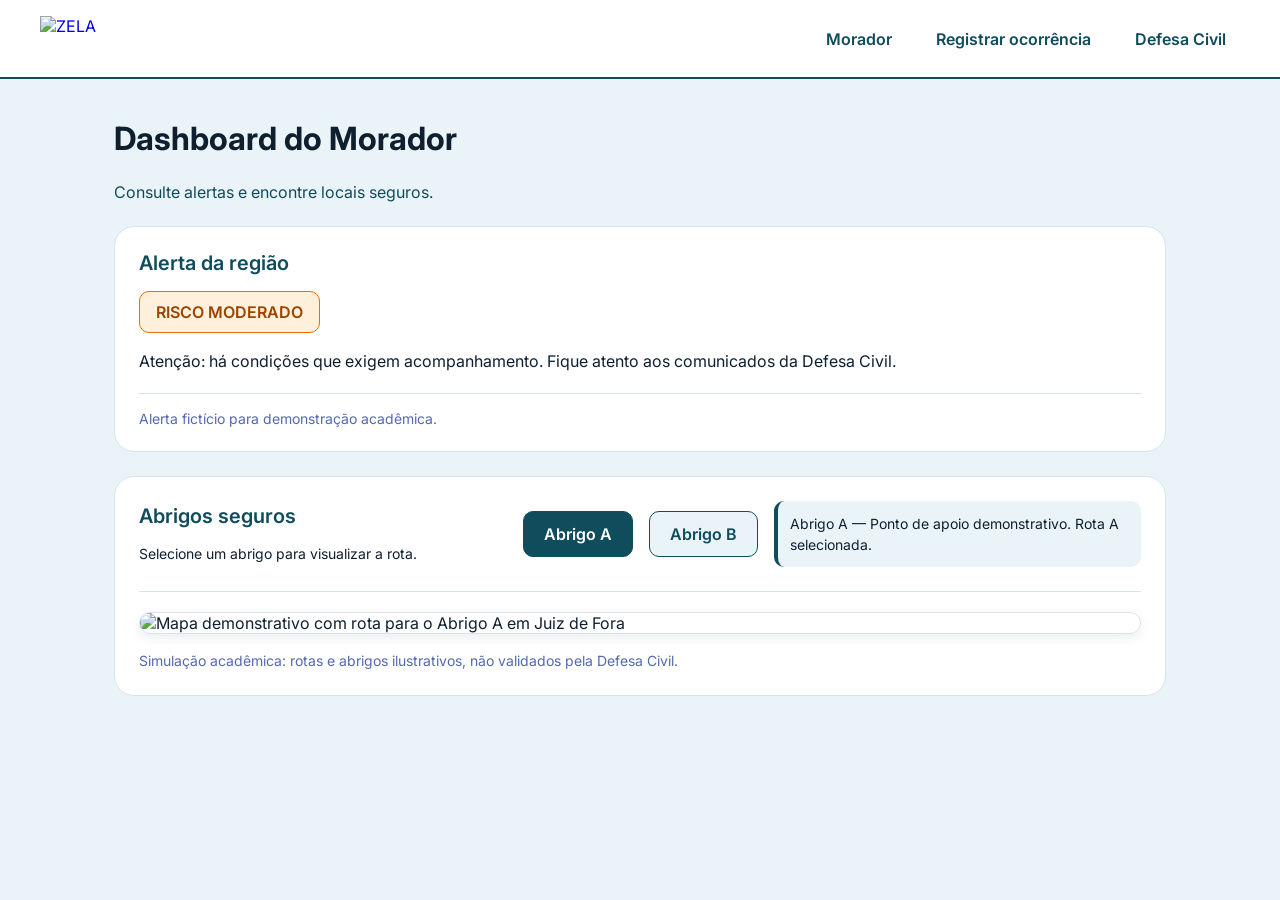
==== index.html @ 5700202f "Integração inicial do formulário de ocorrência" ====
<!DOCTYPE html>
<html lang="pt-BR">
<head>
    <meta charset="UTF-8">
    <meta name="viewport" content="width=device-width, initial-scale=1.0">
    <title>ZELA - Dashboard do Morador</title>
    <link rel="preconnect" href="https://fonts.googleapis.com">
    <link rel="preconnect" href="https://fonts.gstatic.com" crossorigin>
    <link href="https://fonts.googleapis.com/css2?family=Inter:wght@400;500;600;700&display=swap" rel="stylesheet">
    <link rel="stylesheet" href="css/style.css">
</head>

<body>

    <header class="cabecalho">
    <a href="index.html" class="cabecalho__marca">
        <img src="img/logo-zela.png" alt="ZELA" class="cabecalho__logo">
    </a>

    <nav class="cabecalho__navegacao">
        <a href="index.html" class="cabecalho__link">Morador</a>
        <a class="cabecalho__link" href="ocorrencia.html">Registrar ocorrência</a>        
        <a href="autoridade.html" class="cabecalho__link">Defesa Civil</a>
    </nav>
</header>

    <main class="morador">

        <h1 class="morador__titulo">
            Dashboard do Morador
        </h1>

        <p class="morador__descricao">
            Consulte alertas e encontre locais seguros.
        </p>


        <section class="alerta">
            <h2 class="alerta__titulo">Alerta da região</h2>

            <p id="nivelRisco" class="alerta__nivel">
                RISCO MODERADO
            </p>

            <p id="mensagemAlerta" class="alerta__mensagem">
                Atenção: há condições que exigem acompanhamento.
                Fique atento aos comunicados da Defesa Civil.
            </p>

            <p class="alerta__aviso">
                Alerta fictício para demonstração acadêmica.
            </p>
        </section>
        
        <section class="rotas">

            <h2 class="abrigos__titulo">Abrigos seguros</h2>
            <p class="abrigos__descricao">
                Selecione um abrigo para visualizar a rota.
            </p>

            <button type="button" id="botaoAbrigoA" class="abrigos__botao abrigos__botao--selecionado"
            onclick="selecionarAbrigoA()">
                Abrigo A
            </button>

            <button type="button" id="botaoAbrigoB" class="abrigos__botao"
            onclick="selecionarAbrigoB()">
                Abrigo B
            </button>
            
            <p id="infoAbrigo" class="abrigos__informacao">
                Abrigo A — Ponto de apoio demonstrativo. Rota A selecionada.
            </p>

            <section class="mapa">

                <img
                    src="img/mapa-abrigo-a.png"
                    alt="Mapa demonstrativo com rota para o Abrigo A em Juiz de Fora"
                    id="imagemMapa"
                    class="mapa__imagem"
                >

                <p class="mapa__aviso">
                    Simulação acadêmica: rotas e abrigos ilustrativos,
                    não validados pela Defesa Civil.
                </p>
            </section>
        </section>



    </main>

    <script src="js/morador.js"></script>

</body>
</html>
---- css/style.css ----
* {
    box-sizing: border-box;
}

body {
    margin: 0;
    background: #EAF4F8;
    color: #0E2030;
    font-family: 'Inter', Arial, sans-serif;
}

/* CABEÇALHO */

.cabecalho {
    display: flex;
    align-items: center;
    justify-content: space-between;
    padding: 16px 40px;
    background: #FFFFFF;
    border-bottom: 2px solid #0F4C5C;
    gap: 20px;
}

.cabecalho__marca {
    display: inline-flex;
    align-items: center;
    text-decoration: none;
}

.cabecalho__logo {
    height: 45px;
    width: auto;
    display: block;
}

.cabecalho__navegacao {
    display: flex;
    align-items: center;
    gap: 16px;
}

.cabecalho__link {
    color: #0F4C5C;
    font-size: 16px;
    font-weight: 600;
    text-decoration: none;
    padding: 10px 14px;
    border-radius: 8px;
}

.cabecalho__link:hover {
    background: #EAF4F8;
}

/* DASHBOARD DO MORADOR */

.morador {
    max-width: 1100px;
    margin: 0 auto;
    padding: 40px 24px;
    display: grid;
    grid-template-columns: 1fr;
    gap: 24px;
}

.morador__titulo {
    color: #0E2030;
    font-size: 32px;
    font-weight: 700;
    margin: 0;
}

.morador__descricao {
    color: #0F4C5C;
    font-size: 16px;
    margin: 0;
}

/* ALERTA DA REGIÃO */

.alerta {
    background: #FFFFFF;
    border: 1px solid #D5E4EB;
    border-radius: 20px;
    padding: 24px;
}

.alerta__titulo {
    color: #0F4C5C;
    font-size: 20px;
    font-weight: 600;
    margin: 0 0 16px;
}

.alerta__mensagem {
    color: #0E2030;
    font-size: 16px;
    line-height: 1.5;
    margin: 0;
}

/* NÍVEL DE RISCO */

.alerta__nivel {
    display: inline-block;
    background: #FFF0DC;
    color: #9A4500;
    border: 1px solid #EF6C00;
    border-radius: 10px;
    padding: 10px 16px;
    font-size: 16px;
    font-weight: 600;
    margin: 0 0 16px;
}

.alerta__aviso {
    color: #5369B0;
    font-size: 14px;
    border-top: 1px solid #D5E4EB;
    padding-top: 16px;
    margin: 20px 0 0;
}

/* CARD DE ROTAS E ABRIGOS */

.rotas {
    display: grid;
    grid-template-columns: 2fr auto auto 2fr;
    align-items: center;
    column-gap: 16px;
    row-gap: 8px;
    background: #FFFFFF;
    border: 1px solid #D5E4EB;
    border-radius: 20px;
    padding: 24px;
}

/* TÍTULO E DESCRIÇÃO DOS ABRIGOS */

.abrigos__titulo {
    grid-column: 1;
    grid-row: 1;
    color: #0F4C5C;
    font-size: 20px;
    font-weight: 600;
    margin: 0;
}

.abrigos__descricao {
    grid-column: 1;
    grid-row: 2;
    color: #0E2030;
    font-size: 14px;
    line-height: 1.5;
    margin: 0;
}

/* BOTÕES DOS ABRIGOS */

.abrigos__botao {
    background: #EAF4F8;
    color: #0F4C5C;
    border: 1px solid #0F4C5C;
    border-radius: 10px;
    padding: 12px 20px;
    font-family: inherit;
    font-size: 16px;
    font-weight: 600;
    cursor: pointer;
}

.abrigos__botao:hover {
    background: #D5E4EB;
}

.abrigos__botao--selecionado {
    background: #0F4C5C;
    color: #FFFFFF;
}

.abrigos__botao--selecionado:hover {
    background: #0E2030;
}

#botaoAbrigoA {
    grid-column: 2;
    grid-row: 1 / 3;
}

#botaoAbrigoB {
    grid-column: 3;
    grid-row: 1 / 3;
}

/* INFORMAÇÃO DO ABRIGO SELECIONADO */

.abrigos__informacao {
    grid-column: 4;
    grid-row: 1 / 3;
    background: #EAF4F8;
    border-left: 4px solid #0F4C5C;
    border-radius: 10px;
    padding: 12px;
    color: #0E2030;
    font-size: 14px;
    line-height: 1.5;
    margin: 0;
}

/* MAPA DE ROTAS */

.mapa {
    grid-column: 1 / -1;
    border-top: 1px solid #D5E4EB;
    padding-top: 20px;
    margin-top: 16px;
}

.mapa__imagem {
    width: 100%;
    max-width: 1150px;
    display: block;
    margin: 0 auto;
    border: 1px solid #D5E4EB;
    border-radius: 16px;
    box-shadow: 0 4px 12px rgba(14, 32, 48, 0.08);
}

.mapa__aviso {
    color: #5369B0;
    font-size: 14px;
    line-height: 1.5;
    margin: 16px 0 0;
}

/* PAINEL DA DEFESA CIVIL */

.autoridade {
    max-width: 1100px;
    margin: 0 auto;
    padding: 40px 24px;
    display: grid;
    gap: 24px;
}

.autoridade__titulo {
    color: #0E2030;
    font-size: 32px;
    font-weight: 700;
    margin: 0;
}

.autoridade__descricao {
    color: #0F4C5C;
    font-size: 16px;
    margin: 0;
}

/* GERENCIAMENTO DE ALERTAS */

.gerenciamento {
    background: #FFFFFF;
    border: 1px solid #D5E4EB;
    border-radius: 20px;
    padding: 24px;

    display: grid;
    grid-template-columns: 1fr 1fr 1fr;
    gap: 16px;
    align-items: center;
}

.gerenciamento__titulo {
    color: #0F4C5C;
    font-size: 20px;
    font-weight: 600;
    margin: 0;
}

.gerenciamento__descricao {
    color: #0E2030;
    font-size: 16px;
    margin: 0;
}

.gerenciamento__rotulo {
    grid-column: 1 / -1;
    font-size: 16px;
    font-weight: 600;
    color: #0E2030;
}

.gerenciamento__selecao {
    grid-column: 1 / 3;
    padding: 12px;
    font-size: 16px;
    font-family: inherit;
    border: 1px solid #D5E4EB;
    border-radius: 10px;
    background: #FFFFFF;
    color: #0E2030;
}

.gerenciamento__confirmar {
    grid-column: 3;
}

.gerenciamento__regiao {
    grid-column: 1 / -1;
    margin: 0;
    color: #0F4C5C;
}

/* BOTÕES DE RISCO */

.gerenciamento__botao {
    background: #0F4C5C;
    color: #FFFFFF;
    border: 1px solid #0F4C5C;
    border-radius: 10px;
    padding: 12px 20px;
    font-family: inherit;
    font-size: 16px;
    font-weight: 600;
    cursor: pointer;
}

.gerenciamento__botao:hover {
    background: #0E2030;
}

/* ALERTA SELECIONADO */

.gerenciamento__nivel {
    background: #FFF0DC;
    color: #9A4500;
    border: 1px solid #EF6C00;
    border-radius: 10px;
    padding: 10px 16px;
    font-size: 16px;
    font-weight: 600;
    margin: 0;
}

.gerenciamento__mensagem {
    color: #0E2030;
    font-size: 16px;
    line-height: 1.5;
    margin: 0;
}

.gerenciamento__aviso {
    color: #5369B0;
    font-size: 14px;
    border-top: 1px solid #D5E4EB;
    padding-top: 16px;
    margin: 0;
    width: 100%;
}

.gerenciamento__titulo,
.gerenciamento__descricao,
.gerenciamento__nivel,
.gerenciamento__mensagem,
.gerenciamento__aviso {
    grid-column: 1 / -1;
}

.gerenciamento__nivel {
    justify-self: start;
}

.gerenciamento__nivel--baixo {
    background: #FFF8DB;
    color: #705400;
    border: 1px solid #F9A825;
}

.gerenciamento__nivel--moderado {
    background: #FFF0DC;
    color: #9A4500;
    border: 1px solid #EF6C00;
}

.gerenciamento__nivel--alto {
    background: #FCE8E8;
    color: #A31E1E;
    border: 1px solid #C62828;
}

/* OCORRÊNCIAS */

.ocorrencias {
    background: #FFFFFF;
    border: 1px solid #D5E4EB;
    border-radius: 20px;
    padding: 24px;

    display: grid;
    gap: 16px;
}

.ocorrencias h2 {
    color: #0F4C5C;
    font-size: 20px;
}

.ocorrencias__item {
    display: grid;
    grid-template-columns: 1fr auto;
    align-items: center;
    gap: 8px 12px;

    border: 1px solid #D5E4EB;
    border-radius: 12px;
    padding: 20px;
}

.ocorrencias__item h3 {
    font-size: 18px;
    color: #0E2030;
}

.ocorrencias__descricao {
    grid-column: 1;
    margin: 0;
}

.ocorrencias__status {
    grid-column: 2;
    padding: 8px 12px;
    border-radius: 10px;
    font-weight: 600;
    justify-self: end;
    margin: 0;
}

.ocorrencias__status--pendente {
    background: #FFF0DC;
    color: #9A4500;
    border: 1px solid #EF6C00;
}

.ocorrencias__status--verificada {
    background: #E7F5E8;
    color: #2E7D32;
    border: 1px solid #2E7D32;
}

.ocorrencias__botao {
    grid-column: 2;
    background: #0F4C5C;
    color: #FFFFFF;
    border: none;
    border-radius: 10px;
    padding: 12px 16px;
    font-size: 16px;
    cursor: pointer;
}

.ocorrencias__aviso {
    font-size: 14px;
    color: #5369B0;
}

.ocorrencias h2,
.ocorrencias__item h3 {
    margin: 0;
}

/* Páginas de ocorrência e confirmação */

.pagina {
    max-width: 1100px;
    margin: 0 auto;
    padding: 32px 16px;
    display: flex;
    flex-direction: column;
    gap: 24px;
}

.rodape {
    padding: 24px 16px;
    text-align: center;
    font-size: 14px;
    color: #0F4C5C;
}

.rodape p {
    margin: 0;
}
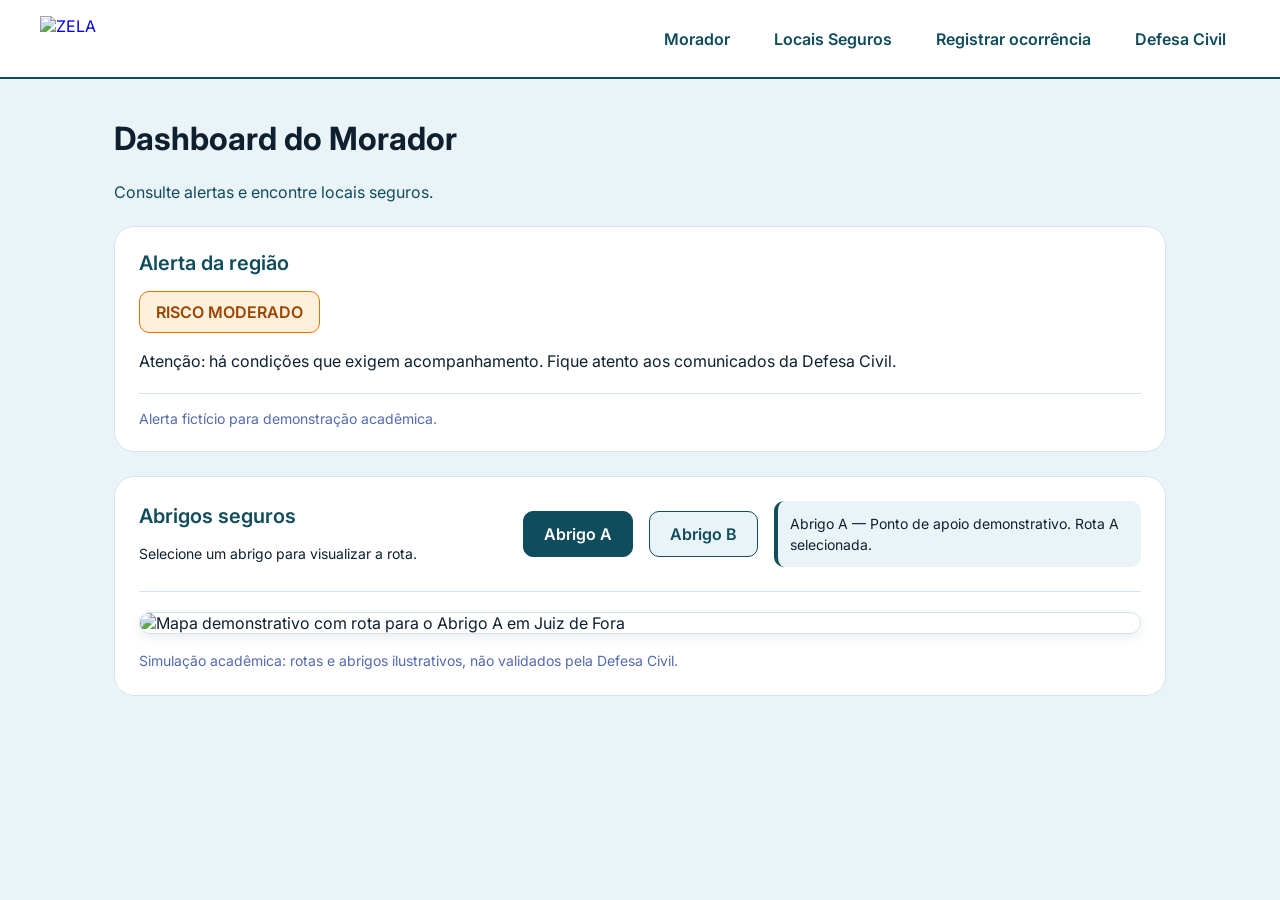
==== commit 88495f30: "Criação da página de locais seguros e atualização da navegação." ====
--- a/index.html
+++ b/index.html
@@ -18,7 +18,8 @@
     </a>
 
     <nav class="cabecalho__navegacao">
-        <a href="index.html" class="cabecalho__link">Morador</a>
+        <a href="index.html" class="cabecalho__link" aria-current="page">Morador</a>
+        <a href="local-seguro.html" class="cabecalho__link">Locais Seguros</a>
         <a class="cabecalho__link" href="ocorrencia.html">Registrar ocorrência</a>        
         <a href="autoridade.html" class="cabecalho__link">Defesa Civil</a>
     </nav>
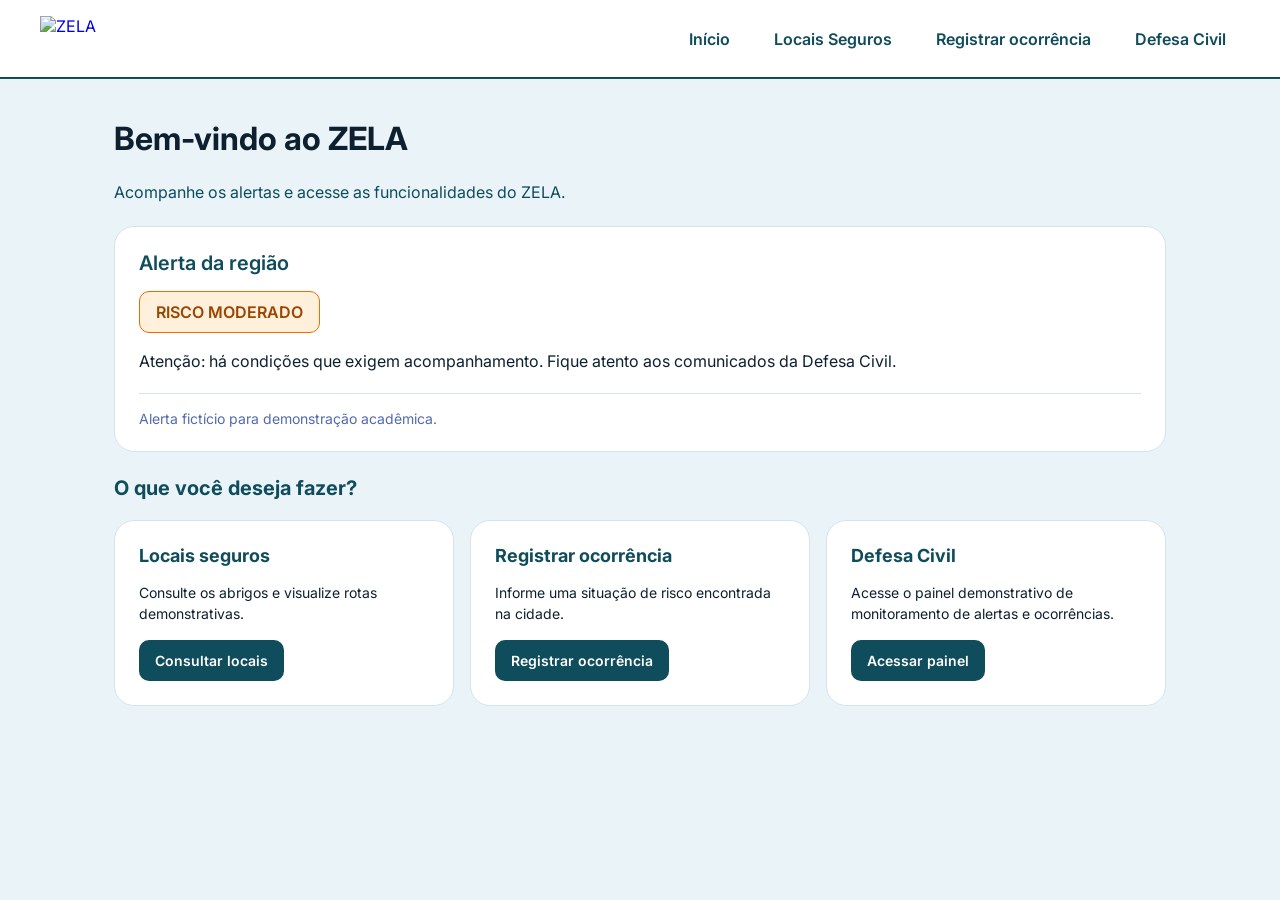
==== commit b958f898: "Integração do fluxo de locais seguros e reorganização da página inicial" ====
--- a/index.html
+++ b/index.html
@@ -1,100 +1,96 @@
-<!DOCTYPE html>
+<!doctype html>
 <html lang="pt-BR">
-<head>
-    <meta charset="UTF-8">
-    <meta name="viewport" content="width=device-width, initial-scale=1.0">
-    <title>ZELA - Dashboard do Morador</title>
-    <link rel="preconnect" href="https://fonts.googleapis.com">
-    <link rel="preconnect" href="https://fonts.gstatic.com" crossorigin>
-    <link href="https://fonts.googleapis.com/css2?family=Inter:wght@400;500;600;700&display=swap" rel="stylesheet">
-    <link rel="stylesheet" href="css/style.css">
-</head>
+  <head>
+    <meta charset="UTF-8" />
+    <meta name="viewport" content="width=device-width, initial-scale=1.0" />
+    <title>ZELA - Início</title>
+    <link rel="preconnect" href="https://fonts.googleapis.com" />
+    <link rel="preconnect" href="https://fonts.gstatic.com" crossorigin />
+    <link
+      href="https://fonts.googleapis.com/css2?family=Inter:wght@400;500;600;700&display=swap"
+      rel="stylesheet"
+    />
+    <link rel="stylesheet" href="css/style.css" />
+  </head>
 
-<body>
+  <body>
+    <header class="cabecalho">
+      <a href="index.html" class="cabecalho__marca">
+        <img src="img/logo-zela.png" alt="ZELA" class="cabecalho__logo" />
+      </a>
 
-    <header class="cabecalho">
-    <a href="index.html" class="cabecalho__marca">
-        <img src="img/logo-zela.png" alt="ZELA" class="cabecalho__logo">
-    </a>
-
-    <nav class="cabecalho__navegacao">
-        <a href="index.html" class="cabecalho__link" aria-current="page">Morador</a>
+      <nav class="cabecalho__navegacao">
+        <a href="index.html" class="cabecalho__link" aria-current="page"
+          >Início</a
+        >
         <a href="local-seguro.html" class="cabecalho__link">Locais Seguros</a>
-        <a class="cabecalho__link" href="ocorrencia.html">Registrar ocorrência</a>        
+        <a class="cabecalho__link" href="ocorrencia.html"
+          >Registrar ocorrência</a
+        >
         <a href="autoridade.html" class="cabecalho__link">Defesa Civil</a>
-    </nav>
-</header>
+      </nav>
+    </header>
 
     <main class="morador">
+      <h1 class="morador__titulo">Bem-vindo ao ZELA</h1>
 
-        <h1 class="morador__titulo">
-            Dashboard do Morador
-        </h1>
+      <p class="morador__descricao">
+        Acompanhe os alertas e acesse as funcionalidades do ZELA.
+      </p>
 
-        <p class="morador__descricao">
-            Consulte alertas e encontre locais seguros.
+      <section class="alerta">
+        <h2 class="alerta__titulo">Alerta da região</h2>
+
+        <p id="nivelRisco" class="alerta__nivel">RISCO MODERADO</p>
+
+        <p id="mensagemAlerta" class="alerta__mensagem">
+          Atenção: há condições que exigem acompanhamento. Fique atento aos
+          comunicados da Defesa Civil.
         </p>
 
+        <p class="alerta__aviso">
+          Alerta fictício para demonstração acadêmica.
+        </p>
+      </section>
 
-        <section class="alerta">
-            <h2 class="alerta__titulo">Alerta da região</h2>
+      <section class="acessos">
+        <h2 class="acessos__titulo">O que você deseja fazer?</h2>
 
-            <p id="nivelRisco" class="alerta__nivel">
-                RISCO MODERADO
+        <div class="acessos__lista">
+          <article class="acessos__card">
+            <h3>Locais seguros</h3>
+
+            <p>Consulte os abrigos e visualize rotas demonstrativas.</p>
+
+            <a href="local-seguro.html" class="acessos__botao">
+              Consultar locais
+            </a>
+          </article>
+
+          <article class="acessos__card">
+            <h3>Registrar ocorrência</h3>
+
+            <p>Informe uma situação de risco encontrada na cidade.</p>
+
+            <a href="ocorrencia.html" class="acessos__botao">
+              Registrar ocorrência
+            </a>
+          </article>
+
+          <article class="acessos__card">
+            <h3>Defesa Civil</h3>
+
+            <p>
+              Acesse o painel demonstrativo de monitoramento de alertas e
+              ocorrências.
             </p>
 
-            <p id="mensagemAlerta" class="alerta__mensagem">
-                Atenção: há condições que exigem acompanhamento.
-                Fique atento aos comunicados da Defesa Civil.
-            </p>
-
-            <p class="alerta__aviso">
-                Alerta fictício para demonstração acadêmica.
-            </p>
-        </section>
-        
-        <section class="rotas">
-
-            <h2 class="abrigos__titulo">Abrigos seguros</h2>
-            <p class="abrigos__descricao">
-                Selecione um abrigo para visualizar a rota.
-            </p>
-
-            <button type="button" id="botaoAbrigoA" class="abrigos__botao abrigos__botao--selecionado"
-            onclick="selecionarAbrigoA()">
-                Abrigo A
-            </button>
-
-            <button type="button" id="botaoAbrigoB" class="abrigos__botao"
-            onclick="selecionarAbrigoB()">
-                Abrigo B
-            </button>
-            
-            <p id="infoAbrigo" class="abrigos__informacao">
-                Abrigo A — Ponto de apoio demonstrativo. Rota A selecionada.
-            </p>
-
-            <section class="mapa">
-
-                <img
-                    src="img/mapa-abrigo-a.png"
-                    alt="Mapa demonstrativo com rota para o Abrigo A em Juiz de Fora"
-                    id="imagemMapa"
-                    class="mapa__imagem"
-                >
-
-                <p class="mapa__aviso">
-                    Simulação acadêmica: rotas e abrigos ilustrativos,
-                    não validados pela Defesa Civil.
-                </p>
-            </section>
-        </section>
-
-
-
+            <a href="autoridade.html" class="acessos__botao">
+              Acessar painel
+            </a>
+          </article>
+        </div>
+      </section>
     </main>
-
-    <script src="js/morador.js"></script>
-
-</body>
+  </body>
 </html>
--- a/css/style.css
+++ b/css/style.css
@@ -122,90 +122,11 @@
     margin: 20px 0 0;
 }
 
-/* CARD DE ROTAS E ABRIGOS */
+/* Área do mapa demonstrativo */
 
 .rotas {
     display: grid;
-    grid-template-columns: 2fr auto auto 2fr;
-    align-items: center;
-    column-gap: 16px;
-    row-gap: 8px;
-    background: #FFFFFF;
-    border: 1px solid #D5E4EB;
-    border-radius: 20px;
-    padding: 24px;
-}
-
-/* TÍTULO E DESCRIÇÃO DOS ABRIGOS */
-
-.abrigos__titulo {
-    grid-column: 1;
-    grid-row: 1;
-    color: #0F4C5C;
-    font-size: 20px;
-    font-weight: 600;
-    margin: 0;
-}
-
-.abrigos__descricao {
-    grid-column: 1;
-    grid-row: 2;
-    color: #0E2030;
-    font-size: 14px;
-    line-height: 1.5;
-    margin: 0;
-}
-
-/* BOTÕES DOS ABRIGOS */
-
-.abrigos__botao {
-    background: #EAF4F8;
-    color: #0F4C5C;
-    border: 1px solid #0F4C5C;
-    border-radius: 10px;
-    padding: 12px 20px;
-    font-family: inherit;
-    font-size: 16px;
-    font-weight: 600;
-    cursor: pointer;
-}
-
-.abrigos__botao:hover {
-    background: #D5E4EB;
-}
-
-.abrigos__botao--selecionado {
-    background: #0F4C5C;
-    color: #FFFFFF;
-}
-
-.abrigos__botao--selecionado:hover {
-    background: #0E2030;
-}
-
-#botaoAbrigoA {
-    grid-column: 2;
-    grid-row: 1 / 3;
-}
-
-#botaoAbrigoB {
-    grid-column: 3;
-    grid-row: 1 / 3;
-}
-
-/* INFORMAÇÃO DO ABRIGO SELECIONADO */
-
-.abrigos__informacao {
-    grid-column: 4;
-    grid-row: 1 / 3;
-    background: #EAF4F8;
-    border-left: 4px solid #0F4C5C;
-    border-radius: 10px;
-    padding: 12px;
-    color: #0E2030;
-    font-size: 14px;
-    line-height: 1.5;
-    margin: 0;
+    grid-template-columns: 1fr;
 }
 
 /* MAPA DE ROTAS */
@@ -490,3 +411,129 @@
 .rodape p {
     margin: 0;
 }
+
+/* Consulta de locais seguros */
+
+.consulta {
+    background: #FFFFFF;
+    border: 1px solid #D5E4EB;
+    border-radius: 20px;
+    padding: 24px;
+
+    display: grid;
+    grid-template-columns: 1fr 1fr;
+    gap: 16px;
+}
+
+.consulta__titulo,
+.consulta__descricao {
+    grid-column: 1 / -1;
+}
+
+.consulta__titulo {
+    font-size: 20px;
+    color: #0F4C5C;
+    margin: 0;
+}
+
+.consulta__descricao {
+    margin: 0;
+    color: #0E2030;
+}
+
+.consulta__botao {
+    grid-column: 1 / -1;
+    justify-self: start;
+}
+
+.consulta__resultado {
+    grid-column: 1 / -1;
+    margin: 0;
+    margin-top: 12px;
+    color: #2E7D32;
+    font-size: 16px;
+    font-weight: 600;
+}
+
+.consulta__resultado:empty {
+    display: none;
+}
+
+/* Mapa integrado ao card de consulta */
+
+.consulta .rotas--consulta {
+    grid-column: 1 / -1;
+}
+
+/* Oculta o mapa antes da consulta */
+
+.rotas--consulta.rotas--ocultas {
+    display: none;
+}
+
+/* ACESSOS DO DASHBOARD */
+
+.acessos {
+    display: flex;
+    flex-direction: column;
+    gap: 20px;
+}
+
+.acessos__titulo {
+    color: #0F4C5C;
+    font-size: 20px;
+    margin: 0;
+}
+
+.acessos__lista {
+    display: grid;
+    grid-template-columns: repeat(3, 1fr);
+    gap: 16px;
+}
+
+.acessos__card {
+    background: #FFFFFF;
+    border: 1px solid #D5E4EB;
+    border-radius: 20px;
+    padding: 24px;
+
+    display: flex;
+    flex-direction: column;
+    align-items: flex-start;
+    gap: 16px;
+}
+
+.acessos__card h3 {
+    color: #0F4C5C;
+    font-size: 18px;
+    margin: 0;
+}
+
+.acessos__card p {
+    color: #0E2030;
+    font-size: 14px;
+    line-height: 1.5;
+    margin: 0;
+    flex: 1;
+}
+
+.acessos__botao {
+    background: #0F4C5C;
+    color: #FFFFFF;
+    border-radius: 10px;
+    padding: 12px 16px;
+
+    text-decoration: none;
+    font-size: 14px;
+    font-weight: 600;
+}
+
+.acessos__botao:hover {
+    background: #0E2030;
+}
+
+.acessos__botao:focus-visible {
+    outline: 3px solid #6B7FCB;
+    outline-offset: 3px;
+}
+
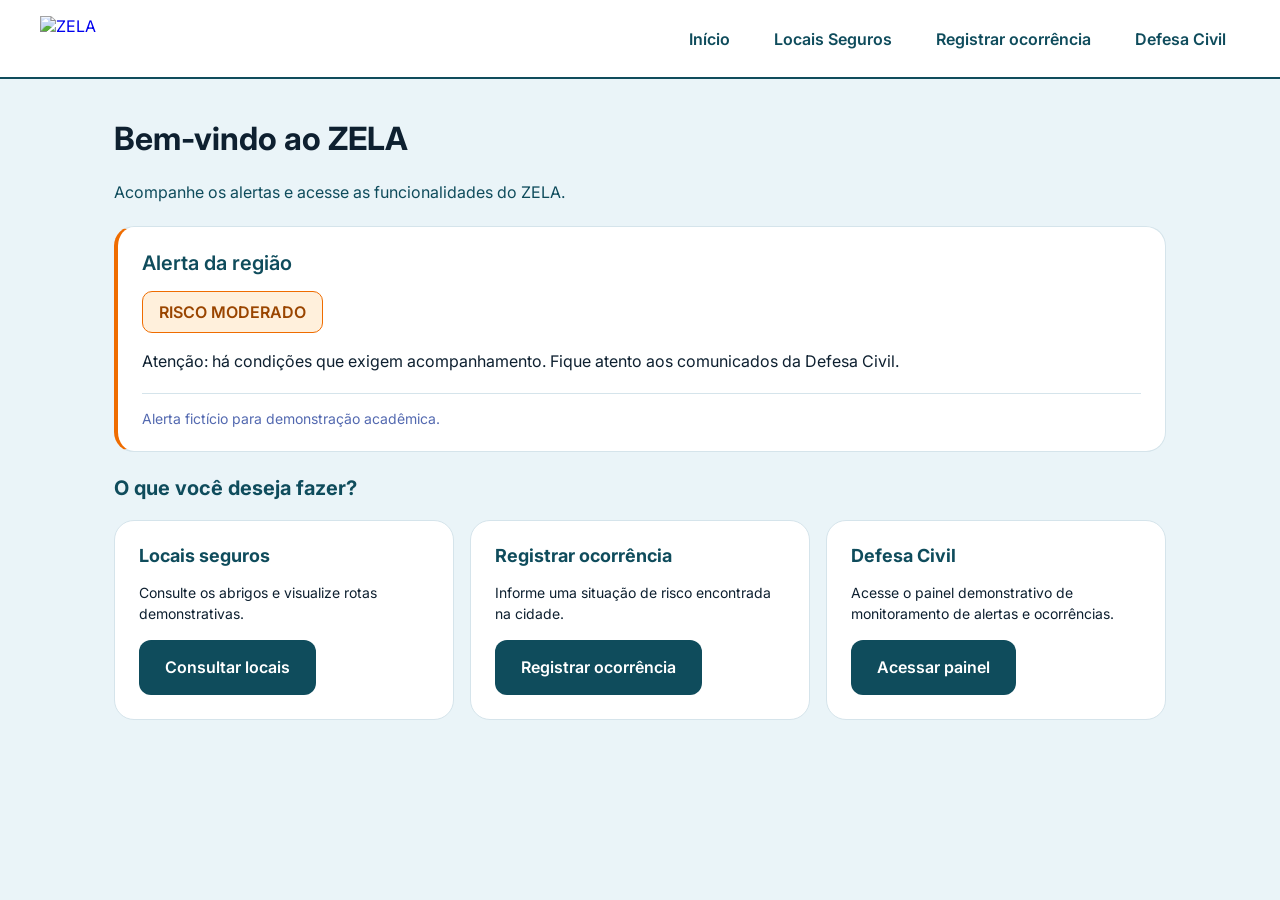
==== commit 64f607c3: "Integração dos componentes e finalização dos três fluxos Integração das Frentes A, B, C e D. Reorgan" ====
--- a/index.html
+++ b/index.html
@@ -11,6 +11,7 @@
       rel="stylesheet"
     />
     <link rel="stylesheet" href="css/style.css" />
+    <link rel="stylesheet" href="css/componentes.css" />
   </head>
 
   <body>
@@ -38,7 +39,7 @@
         Acompanhe os alertas e acesse as funcionalidades do ZELA.
       </p>
 
-      <section class="alerta">
+      <section class="alerta alerta--moderado">
         <h2 class="alerta__titulo">Alerta da região</h2>
 
         <p id="nivelRisco" class="alerta__nivel">RISCO MODERADO</p>
@@ -62,7 +63,7 @@
 
             <p>Consulte os abrigos e visualize rotas demonstrativas.</p>
 
-            <a href="local-seguro.html" class="acessos__botao">
+            <a href="local-seguro.html" class="botao botao--primario">
               Consultar locais
             </a>
           </article>
@@ -72,7 +73,7 @@
 
             <p>Informe uma situação de risco encontrada na cidade.</p>
 
-            <a href="ocorrencia.html" class="acessos__botao">
+            <a href="ocorrencia.html" class="botao botao--primario">
               Registrar ocorrência
             </a>
           </article>
@@ -85,7 +86,7 @@
               ocorrências.
             </p>
 
-            <a href="autoridade.html" class="acessos__botao">
+            <a href="autoridade.html" class="botao botao--primario">
               Acessar painel
             </a>
           </article>
--- a/css/style.css
+++ b/css/style.css
@@ -53,6 +53,14 @@
     background: #EAF4F8;
 }
 
+/* Acessibilidade - Foco na navegação pelo teclado */
+
+.cabecalho__marca:focus-visible,
+.cabecalho__link:focus-visible {
+    outline: 3px solid #6B7FCB;
+    outline-offset: 3px;
+}
+
 /* DASHBOARD DO MORADOR */
 
 .morador {
@@ -84,6 +92,12 @@
     border: 1px solid #D5E4EB;
     border-radius: 20px;
     padding: 24px;
+}
+
+/* Destaque visual para o risco moderado */
+
+.alerta--moderado {
+    border-left: 4px solid #EF6C00;
 }
 
 .alerta__titulo {
@@ -233,24 +247,6 @@
     color: #0F4C5C;
 }
 
-/* BOTÕES DE RISCO */
-
-.gerenciamento__botao {
-    background: #0F4C5C;
-    color: #FFFFFF;
-    border: 1px solid #0F4C5C;
-    border-radius: 10px;
-    padding: 12px 20px;
-    font-family: inherit;
-    font-size: 16px;
-    font-weight: 600;
-    cursor: pointer;
-}
-
-.gerenciamento__botao:hover {
-    background: #0E2030;
-}
-
 /* ALERTA SELECIONADO */
 
 .gerenciamento__nivel {
@@ -337,6 +333,12 @@
     border-radius: 12px;
     padding: 20px;
 }
+/* Destaca uma ocorrência quando ela é verificada. */
+
+.ocorrencias__item--verificada {
+    background-color: #F1F8F2;
+    border: 2px solid #2E7D32;
+}
 
 .ocorrencias__item h3 {
     font-size: 18px;
@@ -371,13 +373,6 @@
 
 .ocorrencias__botao {
     grid-column: 2;
-    background: #0F4C5C;
-    color: #FFFFFF;
-    border: none;
-    border-radius: 10px;
-    padding: 12px 16px;
-    font-size: 16px;
-    cursor: pointer;
 }
 
 .ocorrencias__aviso {
@@ -517,23 +512,107 @@
     flex: 1;
 }
 
-.acessos__botao {
-    background: #0F4C5C;
-    color: #FFFFFF;
-    border-radius: 10px;
-    padding: 12px 16px;
-
-    text-decoration: none;
-    font-size: 14px;
-    font-weight: 600;
-}
-
-.acessos__botao:hover {
-    background: #0E2030;
-}
-
-.acessos__botao:focus-visible {
-    outline: 3px solid #6B7FCB;
-    outline-offset: 3px;
-}
-
+
+/* RESPONSIVIDADE - TELAS MENORES */
+
+@media (max-width: 768px) {
+
+    /* Cabeçalho */
+
+    .cabecalho {
+        flex-direction: column;
+        align-items: flex-start;
+        padding: 16px;
+        gap: 12px;
+    }
+
+    .cabecalho__navegacao {
+        width: 100%;
+        flex-wrap: wrap;
+        gap: 8px;
+    }
+
+    .cabecalho__link {
+        font-size: 14px;
+        padding: 8px 10px;
+    }
+
+    /* Página Início */
+
+    .morador {
+        padding: 24px 16px;
+        gap: 20px;
+    }
+
+    .morador__titulo {
+        font-size: 28px;
+    }
+
+    .acessos__lista {
+        grid-template-columns: 1fr;
+    }
+
+    .acessos__card {
+        padding: 20px;
+    }
+
+    
+/* RESPONSIVIDADE - DEFESA CIVIL */
+
+/* Ajusta os espaçamentos da página */
+
+    .autoridade {
+    padding: 24px 16px;
+    gap: 20px;
+    }
+
+    .autoridade__titulo {
+    font-size: 28px;
+    }
+
+/* Gerenciamento de alertas em uma coluna */
+
+    .gerenciamento {
+    grid-template-columns: 1fr;
+    padding: 20px 16px;
+    }
+
+    .gerenciamento__selecao {
+    grid-column: 1;
+    width: 100%;
+    min-width: 0;
+    }
+
+    .gerenciamento__confirmar {
+    grid-column: 1;
+    }
+
+    .gerenciamento > .botao {
+    width: 100%;
+    }
+
+/* Cards de ocorrências em uma coluna */
+
+    .ocorrencias {
+    padding: 20px 16px;
+    }
+
+    .ocorrencias__item {
+    grid-template-columns: 1fr;
+    padding: 16px;
+    }
+
+    .ocorrencias__status {
+    grid-column: 1;
+    justify-self: start;
+    }
+
+    .ocorrencias__descricao {
+    grid-column: 1;
+    }
+
+    .ocorrencias__botao {
+    grid-column: 1;
+    width: 100%;
+    }
+}
--- a/css/componentes.css
+++ b/css/componentes.css
@@ -0,0 +1,471 @@
+/*botões, campos, seleção, card e banners, com os estados*/
+
+.botao {
+    display: inline-block;       
+    font-family: inherit;         
+    font-size: 16px;          
+    font-weight: 600;
+    line-height: 1.2;
+    text-align: center;
+    text-decoration: none;        
+    padding: 16px 24px;          
+    border: 2px solid transparent;
+    border-radius: 12px;           
+    cursor: pointer;
+}
+
+.botao--primario {
+    background-color: #0F4C5C;
+    color: #FFFFFF;
+}
+
+.botao--primario:hover {
+    background-color: #0E2030;
+}
+
+.botao--secundario {
+    background-color: #FFFFFF;
+    border-color: #0F4C5C;
+    color: #0F4C5C;
+}
+
+.botao--secundario:hover {
+    background-color: #EAF4F8;
+}
+
+.botao--emergencia {
+    background-color: #C62828;
+    color: #FFFFFF;
+    font-size: 18px;            
+}
+
+.botao--emergencia:hover {
+    border-color: #0E2030;
+}
+
+/* ERROR */
+.botao--erro {
+    background-color: #FFFFFF;
+    border-color: #C62828;
+    color: #C62828;
+}
+
+.botao--erro:hover {
+    background-color: #EAF4F8;
+}
+
+/* FOCUS */
+.botao:focus {
+    outline: 3px solid #6B7FCB;
+    outline-offset: 4px;
+}
+
+/* ACTIVE */
+.botao:active {
+    transform: scale(0.96);
+}
+
+/* DISABLED */
+
+.botao:disabled {
+    opacity: 0.5;
+    cursor: not-allowed;
+    transform: none;
+}
+
+.botao--primario:disabled:hover {
+    background-color: #0F4C5C;
+}
+
+.botao--secundario:disabled:hover {
+    background-color: #FFFFFF;
+}
+
+.botao--emergencia:disabled:hover {
+    border-color: transparent;
+}
+
+.botao--erro:disabled:hover {
+    background-color: #FFFFFF;
+}
+
+
+/* ---------- LINK SIMPLES ---------- */
+
+.link {
+    color: #0F4C5C;
+    font-weight: 600;
+}
+
+.link:hover {
+    color: #0E2030;
+}
+
+.link:focus {
+    outline: 3px solid #6B7FCB;
+    outline-offset: 2px;
+}
+
+/* ---------- FORMULÁRIO ---------- */
+
+.formulario {
+    background-color: #FFFFFF;
+    border: 2px solid #0F4C5C;     
+    border-radius: 24px;        
+    padding: 32px 24px;
+    display: flex;
+    flex-direction: column;
+    gap: 24px;
+}
+
+.formulario__titulo {
+    font-size: 40px;
+    font-weight: 700;
+    line-height: 1.2;
+    margin: 0;
+}
+
+.formulario__subtitulo {
+    color: #0F4C5C;
+    margin: 0;
+}
+
+.formulario__acoes {
+    display: flex;
+    flex-wrap: wrap;
+    justify-content: space-between;
+    gap: 16px;
+}
+
+.formulario__erro-geral {
+    color: #C62828;
+    font-size: 14px;
+    font-weight: 600;
+    margin: 0;
+}
+
+/* ---------- GRUPO DE CAMPOS (fieldset) ---------- */
+
+.grupo {
+    border: 2px solid #6B7FCB;
+    border-radius: 16px;
+    padding: 16px;
+    margin: 0;
+    min-width: 0;      
+    display: flex;
+    flex-direction: column;
+    gap: 16px;
+}
+
+.grupo__titulo {
+    font-size: 20px;             
+    font-weight: 600;
+    color: #0F4C5C;
+    padding: 0 8px;
+}
+
+/* ---------- SELEÇÃO EM CARDS  ---------- */
+
+.opcoes {
+    display: grid;
+    grid-template-columns: repeat(3, 1fr);    
+    gap: 8px;
+}
+
+.opcao {
+    display: flex;
+    align-items: center;
+    border: 2px solid #6B7FCB;
+    border-radius: 12px;
+    background-color: #FFFFFF;
+}
+
+.opcao__entrada {
+    margin: 0 0 0 16px;      
+    width: 20px;
+    height: 20px;
+    flex-shrink: 0;      
+}
+
+.opcao__rotulo {
+    flex: 1;            
+    padding: 16px 16px 16px 8px;
+    cursor: pointer;
+}
+
+/* HOVER */
+.opcao:hover {
+    border-color: #0F4C5C;
+}
+
+/* FOCUS */
+.opcao:has(.opcao__entrada:focus) {
+    outline: 3px solid #6B7FCB;
+    outline-offset: 2px;
+}
+
+/* ACTIVE (selecionado) */
+.opcao:has(.opcao__entrada:checked) {
+    border-color: #0F4C5C;
+    background-color: #EAF4F8;
+    font-weight: 600;
+}
+
+/* DISABLED */
+.opcao:has(.opcao__entrada:disabled) {
+    opacity: 0.5;
+    cursor: not-allowed;
+}
+
+/* ERROR */
+.grupo--erro {
+    border-color: #C62828;
+}
+
+.grupo--erro .opcao {
+    border-color: #C62828;
+}
+
+/* ---------- CAMPO DE TEXTO ---------- */
+
+.campo {
+    display: flex;
+    flex-direction: column;
+    gap: 8px;
+}
+
+.campo__rotulo {
+    font-weight: 600;
+}
+
+.campo__entrada {
+    font-family: inherit;
+    font-size: 16px;
+    color: #0E2030;
+    padding: 16px;
+    border: 2px solid #6B7FCB;
+    border-radius: 12px;
+    background-color: #FFFFFF;
+    width: 100%;
+}
+
+.campo__entrada--longa {
+    height: 120px;
+    resize: vertical;       
+}
+
+/* HOVER */
+.campo__entrada:hover {
+    border-color: #0F4C5C;
+}
+
+/* FOCUS */
+.campo__entrada:focus {
+    border-color: #0F4C5C;
+    outline: 3px solid #6B7FCB;
+    outline-offset: 2px;
+}
+
+/* ACTIVE */
+.campo__entrada:active {
+    background-color: #EAF4F8;
+}
+
+/* DISABLED */
+.campo__entrada:disabled {
+    background-color: #EAF4F8;
+    opacity: 0.6;
+    cursor: not-allowed;
+}
+
+/* ERROR */
+.campo--erro .campo__entrada {
+    border-color: #C62828;
+}
+
+/* Corrige o hover para não reagir quando o campo está desabilitado */
+.campo__entrada:disabled:hover {
+    border-color: #6B7FCB;
+}
+
+/* ERROR: também reage ao aria-invalid */
+.campo__entrada[aria-invalid="true"] {
+    border-color: #C62828;
+}
+
+/* ---------- CAMPO DE SELEÇÃO ---------- */
+
+.campo__selecao {
+    cursor: pointer;
+}
+
+/* ACTIVE: lista aberta */
+.campo__selecao:active {
+    border-color: #0F4C5C;
+}
+
+.campo__ajuda {
+    font-size: 14px;          
+    color: #0F4C5C;
+    margin: 0;
+}
+
+.campo__erro {
+    font-size: 14px;
+    font-weight: 600;
+    color: #C62828;
+    margin: 0;
+}
+
+.campo__erro:empty,
+.formulario__erro-geral:empty {
+    display: none;
+}
+
+.campo__arquivo {
+    font-family: inherit;
+    font-size: 14px;
+}
+
+.campo__arquivo:focus {
+    outline: 3px solid #6B7FCB;
+    outline-offset: 2px;
+}
+
+/* ---------- BANNER DE FEEDBACK (confirmação) ---------- */
+
+.banner {
+    background-color: #FFFFFF;
+    border-radius: 24px;
+    padding: 32px 24px;
+    display: flex;
+    flex-direction: column;
+    align-items: center;
+    gap: 16px;
+    text-align: center;
+}
+
+.banner--sucesso {
+    border: 2px solid #2E7D32;     
+}
+
+.banner__icone {
+    display: flex;
+    justify-content: center;
+    align-items: center;
+    width: 64px;
+    height: 64px;
+    margin: 0;
+    border-radius: 50%;
+    background-color: #E7F5E8;
+    color: #2E7D32;
+    font-size: 32px;
+    font-weight: 700;
+}
+
+.banner__titulo {
+    font-size: 40px;
+    font-weight: 700;
+    line-height: 1.2;
+    color: #2E7D32;    
+    margin: 0;
+}
+
+.banner__mensagem {
+    margin: 0;
+}
+
+.banner__aviso {
+    font-size: 14px;
+    color: #0F4C5C;
+    margin: 0;
+}
+
+.banner__acoes {
+    display: flex;
+    flex-direction: column;
+    align-items: center;
+    gap: 16px;
+}
+
+/* Organização do campo de localização */
+
+.local__linha {
+    display: grid;
+    grid-template-columns: 2fr 1fr;
+    gap: 16px;
+    align-items: start;
+}
+
+.local__botao {
+    margin-top: 28px;
+}
+
+/* RESPONSIVIDADE DO FORMULÁRIO */
+
+@media (max-width: 768px) {
+
+    /* Formulário mais compacto no celular */
+
+    .formulario {
+        padding: 24px 16px;
+    }
+
+    .formulario__titulo {
+        font-size: 28px;
+    }
+
+    .grupo {
+        padding: 12px;
+    }
+
+    /* Organiza as opções de ocorrência em uma coluna */
+
+    .opcoes {
+        grid-template-columns: 1fr;
+    }
+
+    /* Coloca o botão de localização abaixo do endereço */
+
+    .local__linha {
+        grid-template-columns: 1fr;
+    }
+
+    .local__botao {
+        margin-top: 0;
+    }
+
+    /* Organiza os botões finais um abaixo do outro */
+
+    .formulario__acoes {
+        flex-direction: column;
+    }
+
+    .formulario__acoes .botao {
+        width: 100%;
+    }
+
+    /* Evita que o campo de foto ultrapasse a largura */
+
+    .campo__arquivo {
+        max-width: 100%;
+    }
+
+    /* Responsividade da página de confirmação */
+
+    .banner {
+    padding: 24px 16px;
+    }
+
+    .banner__titulo {
+    font-size: 28px;
+    }
+
+    .banner__acoes {
+    width: 100%;
+    }
+
+    .banner__acoes .botao {
+    width: 100%;
+    }
+}
